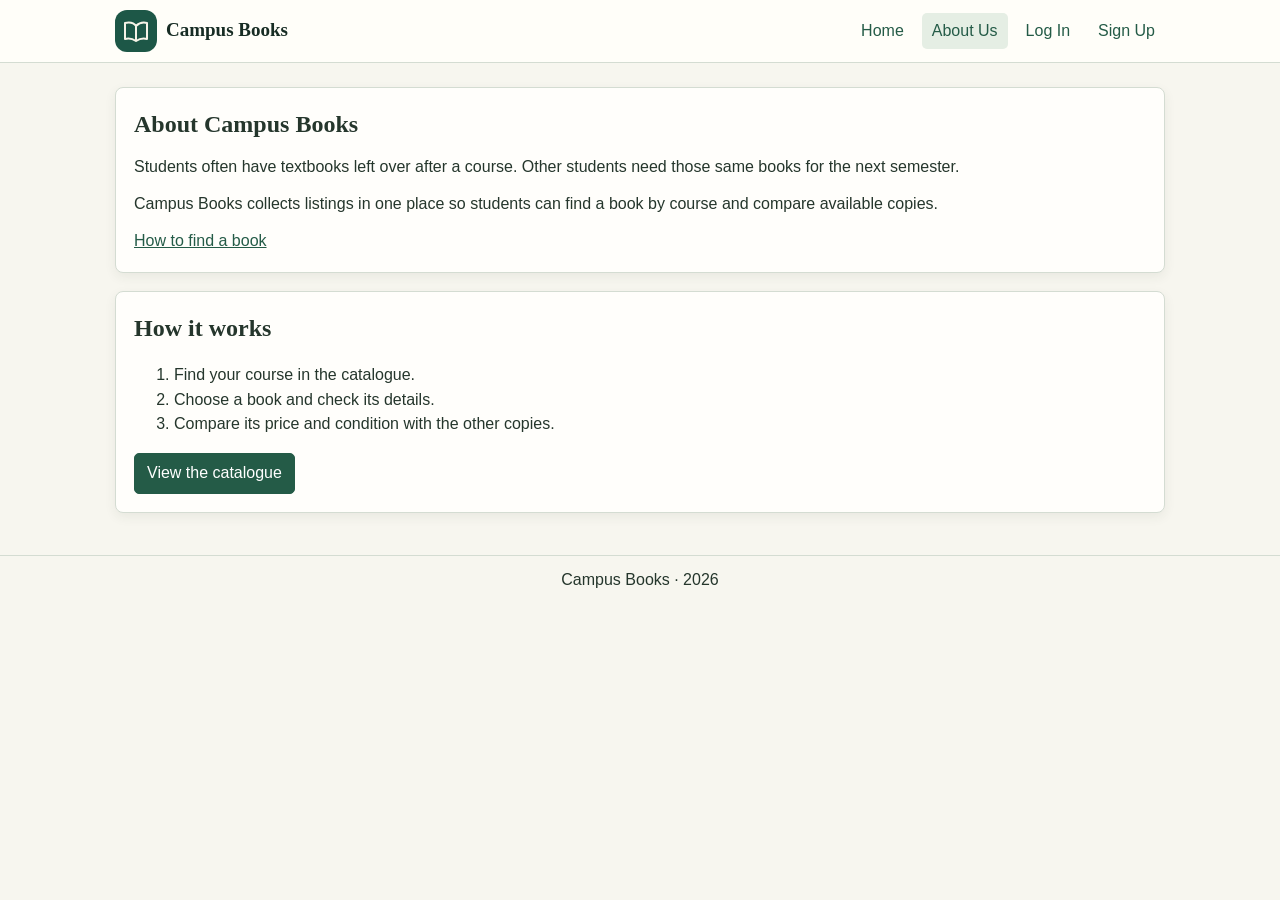
==== about.html @ 51c354db "Add files via upload" ====
<!DOCTYPE html>
<html lang="en">
<head>
  <meta charset="UTF-8">
  <meta name="viewport" content="width=device-width, initial-scale=1">
  <title>About Us | Campus Books</title>
  <link rel="stylesheet" href="styles.css">
  <script src="script.js" defer></script>
</head>
<body>
  <header class="site-header">
    <div class="container header-content">
      <img src="assets/campus-books.svg" class="logo" width="220" height="42"
           usemap="#campus-map" alt="Campus Books">
      <map name="campus-map" id="campus-map">
        <area shape="rect" coords="0,0,220,42" href="about.html" alt="About Campus Books">
      </map>
      <nav class="menu" aria-label="Main navigation">
        <a href="index.html">Home</a>
        <a href="about.html" aria-current="page">About Us</a>
        <a href="login.html">Log In</a>
        <a href="signup.html">Sign Up</a>
      </nav>
    </div>
  </header>
  <main class="container">
    <article class="card">
      <h1>About Campus Books</h1>
      <p>Students often have textbooks left over after a course. Other students
         need those same books for the next semester.</p>
      <p>Campus Books collects listings in one place so students can find a book
         by course and compare available copies.</p>
      <a href="#steps">How to find a book</a>
    </article>
    <section class="card" id="steps">
      <h2>How it works</h2>
      <ol>
        <li>Find your course in the catalogue.</li>
        <li>Choose a book and check its details.</li>
        <li>Compare its price and condition with the other copies.</li>
      </ol>
      <a class="button" href="index.html#catalog">View the catalogue</a>
    </section>
  </main>
  <footer>
    <p>Campus Books &middot; <span id="site-year">2026</span></p>
  </footer>
</body>
</html>
---- styles.css ----
* { box-sizing: border-box; }
body {
  margin: 0;
  background: #f7f6ef;
  color: #25362c;
  font: 16px/1.55 Arial, sans-serif;
}
.container { width: 92%; max-width: 1050px; margin: auto; }
main { padding: 24px 0; }
h1, h2 { margin: 0 0 12px; font-family: Georgia, serif; }
p { margin: 0 0 12px; }
section[id] { scroll-margin-top: 125px; }
a { color: #245b47; }

.site-header {
  position: sticky;
  top: 0;
  z-index: 3;
  background: #fffef9;
  border-bottom: 1px solid #d4dcd2;
}
.header-content, .menu {
  display: flex;
  align-items: center;
  flex-wrap: wrap;
  gap: 8px;
}
.header-content { justify-content: space-between; padding: 10px 0; }
.logo { display: block; width: 220px; height: 42px; }
.menu a { padding: 6px 10px; border-radius: 5px; text-decoration: none; }
.menu a:hover, .menu a[aria-current="page"] { background: #e5eee4; }

.card {
  padding: 18px;
  margin-bottom: 18px;
  border: 1px solid #d4dcd2;
  border-radius: 8px;
  background: #fffefb;
  box-shadow: 0 4px 12px #26382a12;
}
.button, button {
  display: inline-block;
  padding: 7px 12px;
  border: 1px solid #245b47;
  border-radius: 5px;
  background: #245b47;
  color: white;
  font: inherit;
  cursor: pointer;
}
a.button { text-decoration: none; }
.button:hover, button:hover { background: #194532; }
:focus-visible { outline: 2px solid #b87926; outline-offset: 2px; }

.table-scroll { overflow-x: auto; }
table { width: 100%; min-width: 580px; border-collapse: collapse; }
caption { padding: 6px 0; text-align: left; }
th, td { padding: 10px; border-bottom: 1px solid #d4dcd2; text-align: left; }
thead { background: #ebf0e9; }
td:last-child { white-space: nowrap; }
.book-title { display: flex; gap: 12px; align-items: center; }
.book-title img { border-radius: 3px; }

.account-card { max-width: 440px; margin: 12px auto; }
label { display: block; font-weight: bold; }
input {
  display: block;
  width: 100%;
  margin: 4px 0 12px;
  padding: 7px;
  border: 1px solid #a9b8ad;
  border-radius: 4px;
  background: white;
  font: inherit;
}
.account-form button { width: 100%; margin-bottom: 12px; }
p.note { color: #526258; }
.form-status { color: #245b47; }
.form-status:empty { display: none; }
footer { padding: 12px; text-align: center; border-top: 1px solid #d4dcd2; }
footer p { margin: 0; }

@media (max-width: 550px) {
  .header-content { align-items: flex-start; flex-direction: column; }
  .menu a { padding: 5px 7px; }
  .card { padding: 12px; }
}
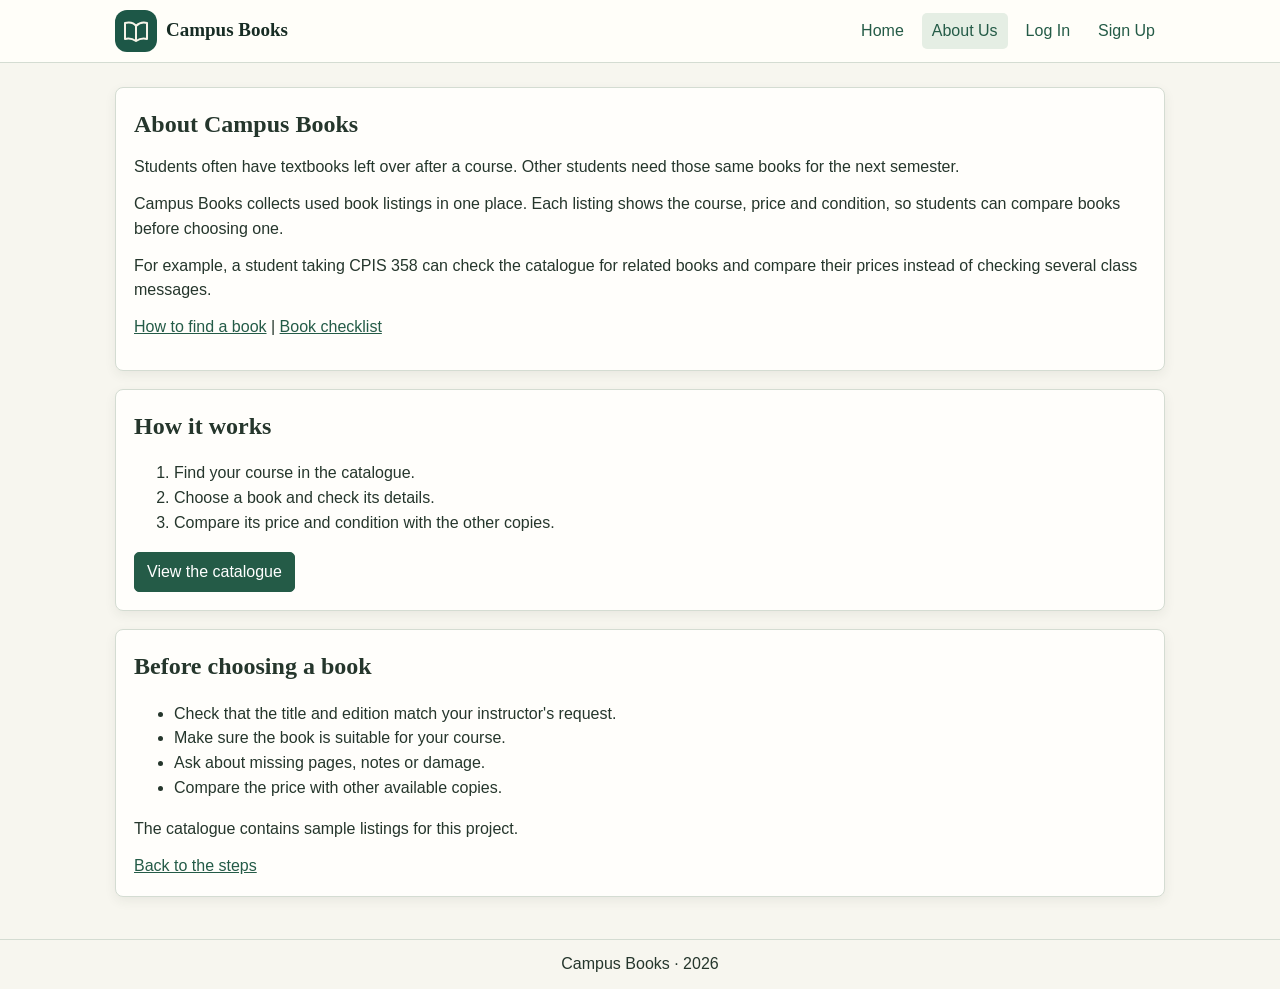
==== commit 34b89406: "Update About Us page with example and book checklist Added a CPIS 358 example, a checklist for compa" ====
--- a/about.html
+++ b/about.html
@@ -28,9 +28,14 @@
       <h1>About Campus Books</h1>
       <p>Students often have textbooks left over after a course. Other students
          need those same books for the next semester.</p>
-      <p>Campus Books collects listings in one place so students can find a book
-         by course and compare available copies.</p>
-      <a href="#steps">How to find a book</a>
+      <p>Campus Books collects used book listings in one place. Each listing
+         shows the course, price and condition, so students can compare books
+         before choosing one.</p>
+      <p>For example, a student taking CPIS 358 can check the catalogue for
+         related books and compare their prices instead of checking
+         several class messages.</p>
+      <p><a href="#steps">How to find a book</a> |
+         <a href="#book-tips">Book checklist</a></p>
     </article>
     <section class="card" id="steps">
       <h2>How it works</h2>
@@ -41,6 +46,17 @@
       </ol>
       <a class="button" href="index.html#catalog">View the catalogue</a>
     </section>
+    <section class="card" id="book-tips">
+      <h2>Before choosing a book</h2>
+      <ul>
+        <li>Check that the title and edition match your instructor's request.</li>
+        <li>Make sure the book is suitable for your course.</li>
+        <li>Ask about missing pages, notes or damage.</li>
+        <li>Compare the price with other available copies.</li>
+      </ul>
+      <p>The catalogue contains sample listings for this project.</p>
+      <a href="#steps">Back to the steps</a>
+    </section>
   </main>
   <footer>
     <p>Campus Books &middot; <span id="site-year">2026</span></p>
